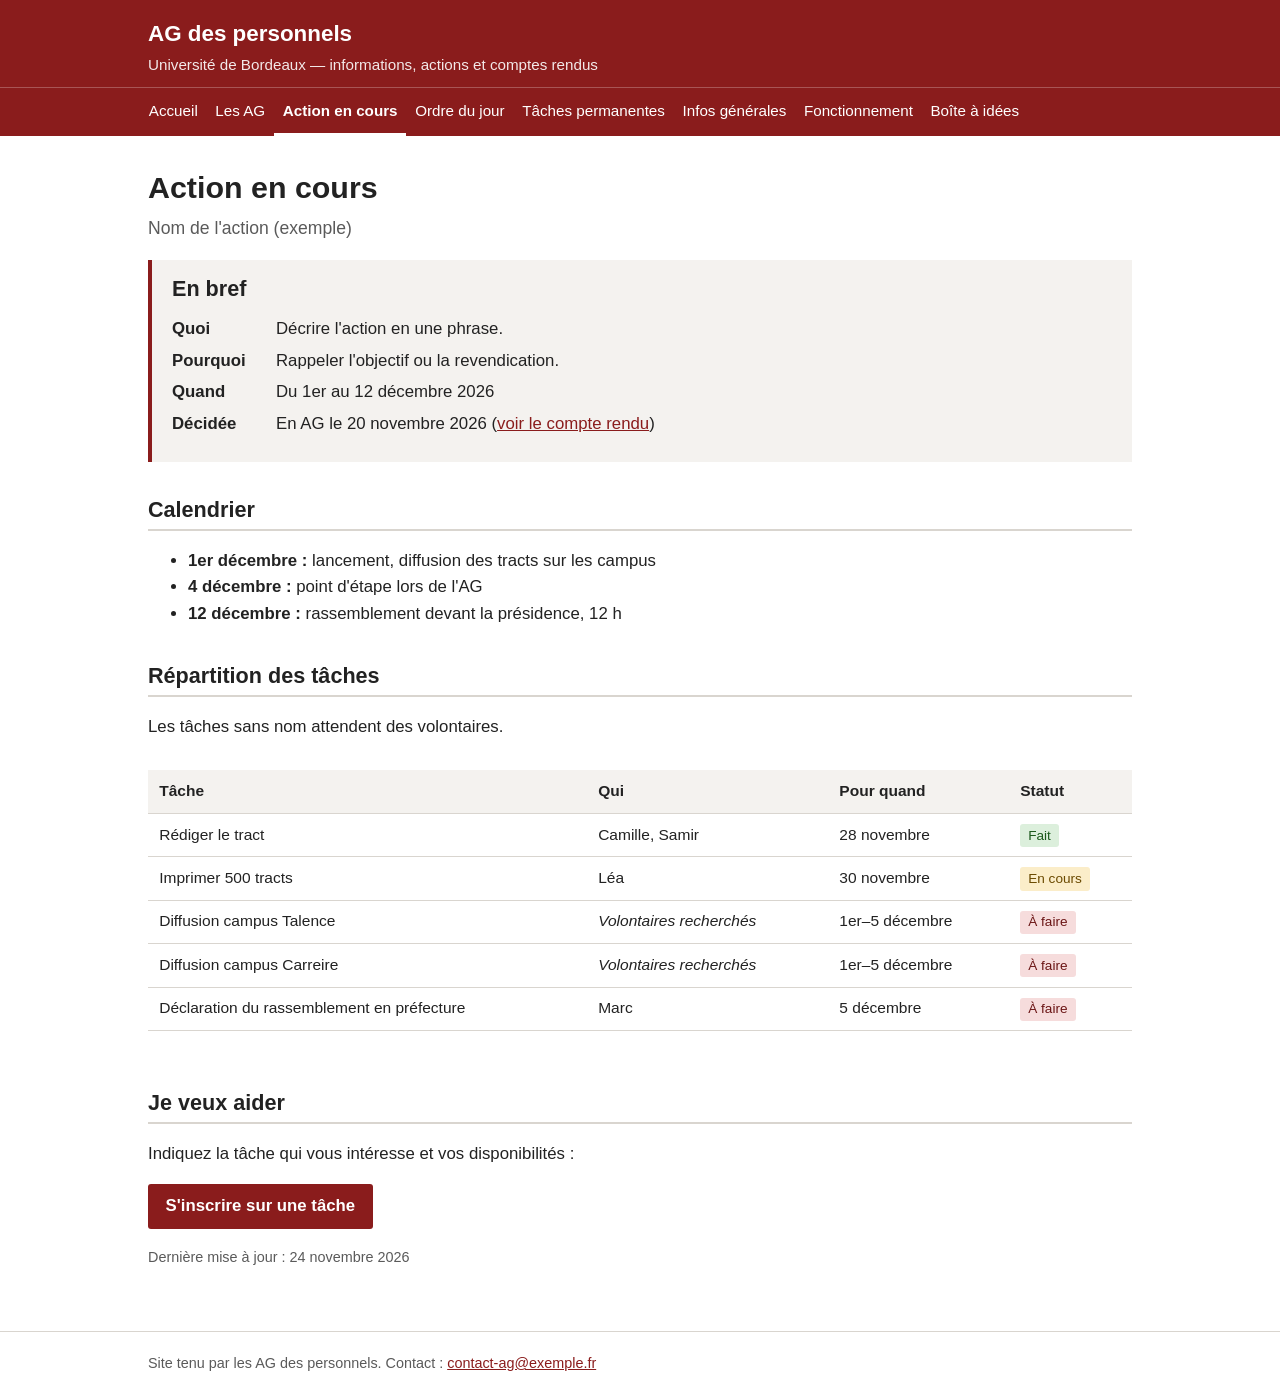
==== action.html @ 6dd849f7 "Add files via upload" ====
<!DOCTYPE html>
<html lang="fr">
<head>
  <meta charset="utf-8">
  <meta name="viewport" content="width=device-width, initial-scale=1">
  <title>Action en cours — AG des personnels</title>
  <link rel="stylesheet" href="style.css">
  <script src="menu.js" defer></script>
</head>
<body>

<!--
  =====================================================================
  PAGE : ACTION DU MOMENT (organisation et répartition des tâches)
  ---------------------------------------------------------------------
  Parties de la page :
    1. Présentation de l'action (quoi, pourquoi, quand)
    2. Calendrier
    3. Tableau de répartition des tâches
    4. Comment s'inscrire

  Pensez à mettre aussi à jour le résumé sur la page d'accueil (index.html).

  LE TABLEAU DES TÂCHES :
    - Chaque ligne du tableau commence par <tr> et finit par </tr>.
    - Chaque case est entre <td> et </td>, dans cet ordre :
        Tâche | Qui | Pour quand | Statut
    - Pour ajouter une tâche : copiez une ligne <tr> ... </tr> entière
      et changez le texte dans les cases.
    - Le statut est une petite étiquette de couleur. Trois versions possibles,
      à copier telles quelles :
        <span class="statut statut-a-faire">À faire</span>      (rouge)
        <span class="statut statut-en-cours">En cours</span>    (jaune)
        <span class="statut statut-fait">Fait</span>            (vert)
  =====================================================================
-->

<main id="contenu">

  <h1>Action en cours</h1>
  <p class="chapeau">Nom de l'action (exemple)</p>

  <!-- ============ 1. PRÉSENTATION ============ -->
  <section class="encadre">
    <h2>En bref</h2>
    <dl class="infos">
      <dt>Quoi</dt>     <dd>Décrire l'action en une phrase.</dd>
      <dt>Pourquoi</dt> <dd>Rappeler l'objectif ou la revendication.</dd>
      <dt>Quand</dt>    <dd>Du 1er au 12 décembre 2026</dd>
      <dt>Décidée</dt>  <dd>En AG le 20 novembre 2026 (<a href="ag.html">voir le compte rendu</a>)</dd>
    </dl>
  </section>

  <!-- ============ 2. CALENDRIER ============
       Une ligne <li> par étape. -->
  <h2>Calendrier</h2>
  <ul>
    <li><strong>1er décembre :</strong> lancement, diffusion des tracts sur les campus</li>
    <li><strong>4 décembre :</strong> point d'étape lors de l'AG</li>
    <li><strong>12 décembre :</strong> rassemblement devant la présidence, 12 h</li>
  </ul>

  <!-- ============ 3. RÉPARTITION DES TÂCHES ============ -->
  <h2>Répartition des tâches</h2>
  <p>
    Les tâches sans nom attendent des volontaires.
  </p>

  <div class="tableau-conteneur">
    <table>
      <!-- Ligne d'en-tête : ne pas modifier sauf pour renommer les colonnes -->
      <thead>
        <tr>
          <th>Tâche</th>
          <th>Qui</th>
          <th>Pour quand</th>
          <th>Statut</th>
        </tr>
      </thead>
      <tbody>
        <!-- ---------- Une tâche = une ligne <tr> ... </tr> ---------- -->
        <tr>
          <td>Rédiger le tract</td>
          <td>Camille, Samir</td>
          <td>28 novembre</td>
          <td><span class="statut statut-fait">Fait</span></td>
        </tr>
        <tr>
          <td>Imprimer 500 tracts</td>
          <td>Léa</td>
          <td>30 novembre</td>
          <td><span class="statut statut-en-cours">En cours</span></td>
        </tr>
        <tr>
          <td>Diffusion campus Talence</td>
          <td><em>Volontaires recherchés</em></td>
          <td>1er–5 décembre</td>
          <td><span class="statut statut-a-faire">À faire</span></td>
        </tr>
        <tr>
          <td>Diffusion campus Carreire</td>
          <td><em>Volontaires recherchés</em></td>
          <td>1er–5 décembre</td>
          <td><span class="statut statut-a-faire">À faire</span></td>
        </tr>
        <tr>
          <td>Déclaration du rassemblement en préfecture</td>
          <td>Marc</td>
          <td>5 décembre</td>
          <td><span class="statut statut-a-faire">À faire</span></td>
        </tr>
      </tbody>
    </table>
  </div>

  <!-- ============ 4. S'INSCRIRE ============
       Remplacez l'adresse du lien par celle de votre outil d'inscription
       (formulaire en ligne, tableau partagé, adresse e-mail...). -->
  <h2>Je veux aider</h2>
  <p>
    Indiquez la tâche qui vous intéresse et vos disponibilités :
  </p>
  <p>
    <a class="bouton" href="https://exemple.fr/formulaire-inscription">S'inscrire sur une tâche</a>
  </p>

  <p class="mise-a-jour">Dernière mise à jour : 24 novembre 2026</p>

</main>

</body>
</html>
---- style.css ----
/* =====================================================================
   FEUILLE DE STYLE DU SITE (apparence : couleurs, polices, marges)
   ---------------------------------------------------------------------
   Ce fichier est partagé par TOUTES les pages.
   En général, vous n'avez pas besoin d'y toucher.

   Pour changer les couleurs du site, modifiez seulement les valeurs
   juste en dessous (les lignes qui commencent par --).
   Une couleur s'écrit sous la forme #RRVVBB (ex. #8a1c1c = rouge foncé).
   ===================================================================== */

:root {
  --couleur-principale: #8a1c1c;   /* bandeau du haut, titres, liens */
  --couleur-principale-fonce: #5e1212; /* survol des liens du menu */
  --couleur-texte: #222222;        /* texte normal */
  --couleur-texte-discret: #5a5a5a;/* dates, petites mentions */
  --couleur-fond: #ffffff;         /* fond des pages */
  --couleur-fond-encadre: #f4f2ef; /* fond des encadrés gris clair */
  --couleur-bordure: #d9d5cf;      /* traits de séparation, tableaux */
  --largeur-max: 64rem;            /* largeur maximale du texte */
}

/* ---------- Réglages de base ---------- */

* { box-sizing: border-box; }

body {
  margin: 0;
  font-family: -apple-system, "Segoe UI", Roboto, "Helvetica Neue", Arial, sans-serif;
  font-size: 1.05rem;
  line-height: 1.6;
  color: var(--couleur-texte);
  background: var(--couleur-fond);
}

a { color: var(--couleur-principale); }
a:hover { color: var(--couleur-principale-fonce); }

h1, h2, h3 { line-height: 1.25; }
h1 { font-size: 1.9rem; margin: 0 0 0.5rem; }
h2 {
  font-size: 1.35rem;
  margin: 2.2rem 0 0.8rem;
  padding-bottom: 0.3rem;
  border-bottom: 2px solid var(--couleur-bordure);
}
h3 { font-size: 1.1rem; margin: 1.5rem 0 0.4rem; }

/* Lien "Aller au contenu" pour la navigation au clavier (invisible sinon) */
.lien-evitement {
  position: absolute;
  left: -999px;
}
.lien-evitement:focus {
  left: 1rem; top: 1rem;
  background: #fff; padding: 0.5rem; z-index: 10;
}

/* ---------- Bandeau du haut (nom du site) ---------- */

.entete {
  background: var(--couleur-principale);
  color: #fff;
}
.entete-interieur {
  max-width: var(--largeur-max);
  margin: 0 auto;
  padding: 1rem 1.25rem 0.6rem;
}
.nom-site {
  font-size: 1.4rem;
  font-weight: bold;
  color: #fff;
  text-decoration: none;
}
.nom-site:hover { color: #fff; text-decoration: underline; }
.sous-titre-site {
  margin: 0.1rem 0 0;
  font-size: 0.95rem;
  opacity: 0.9;
}

/* ---------- Barre de navigation horizontale ---------- */

.menu {
  background: var(--couleur-principale);
  border-top: 1px solid rgba(255, 255, 255, 0.25);
}
.menu ul {
  list-style: none;
  margin: 0 auto;
  padding: 0 0.75rem;
  max-width: var(--largeur-max);
  display: flex;
  flex-wrap: wrap;          /* sur petit écran, le menu passe sur plusieurs lignes */
}
.menu a {
  display: block;
  padding: 0.65rem 0.55rem;
  color: #fff;
  text-decoration: none;
  font-size: 0.95rem;
  border-bottom: 3px solid transparent;
}
.menu a:hover { background: var(--couleur-principale-fonce); }
.menu a.page-active {
  border-bottom-color: #fff;
  font-weight: bold;
}

/* ---------- Contenu principal ---------- */

main {
  max-width: var(--largeur-max);
  margin: 0 auto;
  padding: 2rem 1.25rem 3rem;
}

.chapeau {               /* phrase d'introduction en haut d'une page */
  font-size: 1.1rem;
  color: var(--couleur-texte-discret);
  margin-top: 0;
}

.mise-a-jour {           /* "Dernière mise à jour : ..." */
  font-size: 0.9rem;
  color: var(--couleur-texte-discret);
}

/* Encadré gris (utilisé pour la prochaine AG, les actions, etc.) */
.encadre {
  background: var(--couleur-fond-encadre);
  border-left: 4px solid var(--couleur-principale);
  padding: 1rem 1.25rem;
  margin: 1rem 0 1.5rem;
}
.encadre h2, .encadre h3 { margin-top: 0; border: none; padding: 0; }
.encadre p:last-child { margin-bottom: 0; }

/* Deux colonnes côte à côte sur grand écran (page d'accueil) */
.deux-colonnes {
  display: grid;
  grid-template-columns: 1fr 1fr;
  gap: 1.5rem;
}
@media (max-width: 45rem) {
  .deux-colonnes { grid-template-columns: 1fr; }
}

/* Liste "Quand / Où / ..." */
dl.infos { margin: 0.5rem 0; }
dl.infos dt { font-weight: bold; float: left; width: 6.5rem; clear: left; }
dl.infos dd { margin: 0 0 0.3rem 6.5rem; }

/* Bouton (lien mis en forme comme un bouton) */
.bouton {
  display: inline-block;
  background: var(--couleur-principale);
  color: #fff;
  padding: 0.55rem 1.1rem;
  text-decoration: none;
  border-radius: 3px;
  font-weight: bold;
}
.bouton:hover { background: var(--couleur-principale-fonce); color: #fff; }

/* ---------- Tableaux ---------- */

.tableau-conteneur { overflow-x: auto; }   /* permet de faire défiler un tableau large sur téléphone */

table {
  width: 100%;
  border-collapse: collapse;
  margin: 0.8rem 0 1.5rem;
  font-size: 0.97rem;
}
th, td {
  text-align: left;
  vertical-align: top;
  padding: 0.55rem 0.7rem;
  border-bottom: 1px solid var(--couleur-bordure);
}
th {
  background: var(--couleur-fond-encadre);
  font-weight: bold;
}

/* Étiquettes de statut dans les tableaux (À faire / En cours / Fait) */
.statut {
  display: inline-block;
  padding: 0.05rem 0.5rem;
  font-size: 0.85rem;
  border-radius: 3px;
  white-space: nowrap;
}
.statut-a-faire  { background: #f6dcdc; color: #6b1515; }
.statut-en-cours { background: #fbedc9; color: #6b4a00; }
.statut-fait     { background: #dcefdc; color: #1c5a1c; }

/* Résultat de vote */
.adopte  { color: #1c5a1c; font-weight: bold; }
.rejete  { color: #6b1515; font-weight: bold; }

/* Bloc dépliable (comptes rendus, etc.) */
details {
  border: 1px solid var(--couleur-bordure);
  padding: 0.6rem 1rem;
  margin: 0.6rem 0;
}
details summary { cursor: pointer; font-weight: bold; }
details[open] summary { margin-bottom: 0.5rem; }

/* ---------- Pied de page ---------- */

.pied {
  border-top: 1px solid var(--couleur-bordure);
  color: var(--couleur-texte-discret);
  font-size: 0.9rem;
}
.pied-interieur {
  max-width: var(--largeur-max);
  margin: 0 auto;
  padding: 1.25rem;
}
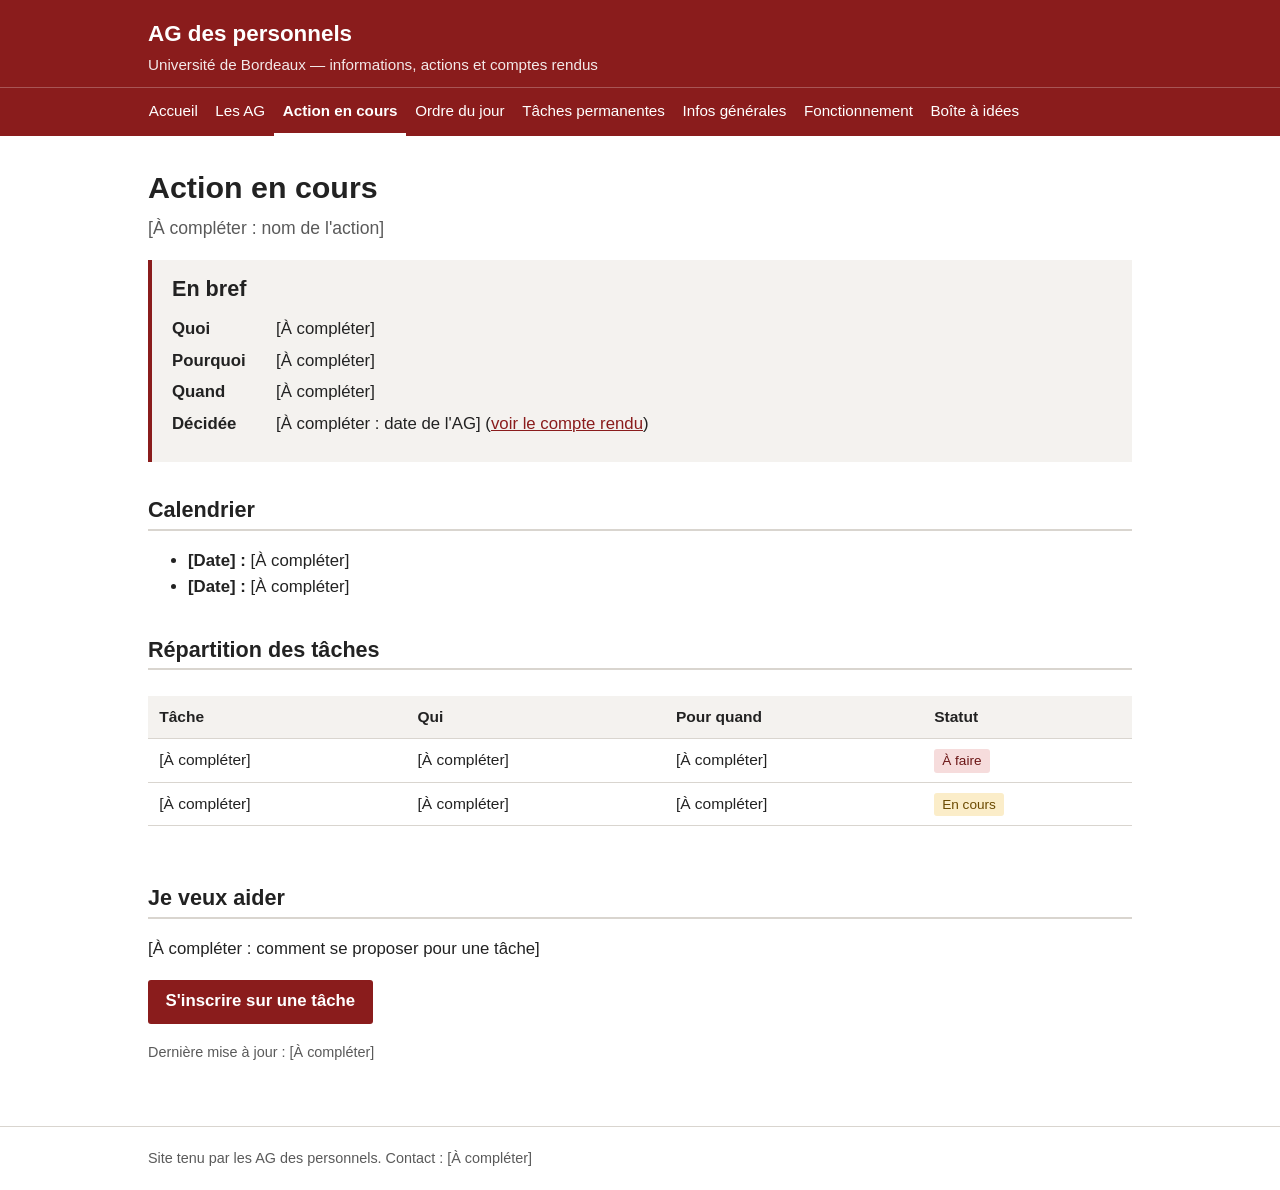
==== commit 9a1a6850: "Add files via upload" ====
--- a/action.html
+++ b/action.html
@@ -38,16 +38,16 @@
 <main id="contenu">
 
   <h1>Action en cours</h1>
-  <p class="chapeau">Nom de l'action (exemple)</p>
+  <p class="chapeau">[À compléter : nom de l'action]</p>
 
   <!-- ============ 1. PRÉSENTATION ============ -->
   <section class="encadre">
     <h2>En bref</h2>
     <dl class="infos">
-      <dt>Quoi</dt>     <dd>Décrire l'action en une phrase.</dd>
-      <dt>Pourquoi</dt> <dd>Rappeler l'objectif ou la revendication.</dd>
-      <dt>Quand</dt>    <dd>Du 1er au 12 décembre 2026</dd>
-      <dt>Décidée</dt>  <dd>En AG le 20 novembre 2026 (<a href="ag.html">voir le compte rendu</a>)</dd>
+      <dt>Quoi</dt>     <dd>[À compléter]</dd>
+      <dt>Pourquoi</dt> <dd>[À compléter]</dd>
+      <dt>Quand</dt>    <dd>[À compléter]</dd>
+      <dt>Décidée</dt>  <dd>[À compléter : date de l'AG] (<a href="ag.html">voir le compte rendu</a>)</dd>
     </dl>
   </section>
 
@@ -55,16 +55,12 @@
        Une ligne <li> par étape. -->
   <h2>Calendrier</h2>
   <ul>
-    <li><strong>1er décembre :</strong> lancement, diffusion des tracts sur les campus</li>
-    <li><strong>4 décembre :</strong> point d'étape lors de l'AG</li>
-    <li><strong>12 décembre :</strong> rassemblement devant la présidence, 12 h</li>
+    <li><strong>[Date] :</strong> [À compléter]</li>
+    <li><strong>[Date] :</strong> [À compléter]</li>
   </ul>
 
   <!-- ============ 3. RÉPARTITION DES TÂCHES ============ -->
   <h2>Répartition des tâches</h2>
-  <p>
-    Les tâches sans nom attendent des volontaires.
-  </p>
 
   <div class="tableau-conteneur">
     <table>
@@ -80,34 +76,16 @@
       <tbody>
         <!-- ---------- Une tâche = une ligne <tr> ... </tr> ---------- -->
         <tr>
-          <td>Rédiger le tract</td>
-          <td>Camille, Samir</td>
-          <td>28 novembre</td>
-          <td><span class="statut statut-fait">Fait</span></td>
-        </tr>
-        <tr>
-          <td>Imprimer 500 tracts</td>
-          <td>Léa</td>
-          <td>30 novembre</td>
-          <td><span class="statut statut-en-cours">En cours</span></td>
-        </tr>
-        <tr>
-          <td>Diffusion campus Talence</td>
-          <td><em>Volontaires recherchés</em></td>
-          <td>1er–5 décembre</td>
+          <td>[À compléter]</td>
+          <td>[À compléter]</td>
+          <td>[À compléter]</td>
           <td><span class="statut statut-a-faire">À faire</span></td>
         </tr>
         <tr>
-          <td>Diffusion campus Carreire</td>
-          <td><em>Volontaires recherchés</em></td>
-          <td>1er–5 décembre</td>
-          <td><span class="statut statut-a-faire">À faire</span></td>
-        </tr>
-        <tr>
-          <td>Déclaration du rassemblement en préfecture</td>
-          <td>Marc</td>
-          <td>5 décembre</td>
-          <td><span class="statut statut-a-faire">À faire</span></td>
+          <td>[À compléter]</td>
+          <td>[À compléter]</td>
+          <td>[À compléter]</td>
+          <td><span class="statut statut-en-cours">En cours</span></td>
         </tr>
       </tbody>
     </table>
@@ -117,14 +95,10 @@
        Remplacez l'adresse du lien par celle de votre outil d'inscription
        (formulaire en ligne, tableau partagé, adresse e-mail...). -->
   <h2>Je veux aider</h2>
-  <p>
-    Indiquez la tâche qui vous intéresse et vos disponibilités :
-  </p>
-  <p>
-    <a class="bouton" href="https://exemple.fr/formulaire-inscription">S'inscrire sur une tâche</a>
-  </p>
+  <p>[À compléter : comment se proposer pour une tâche]</p>
+  <p><a class="bouton" href="https://exemple.fr/formulaire-inscription">S'inscrire sur une tâche</a></p>
 
-  <p class="mise-a-jour">Dernière mise à jour : 24 novembre 2026</p>
+  <p class="mise-a-jour">Dernière mise à jour : [À compléter]</p>
 
 </main>
 
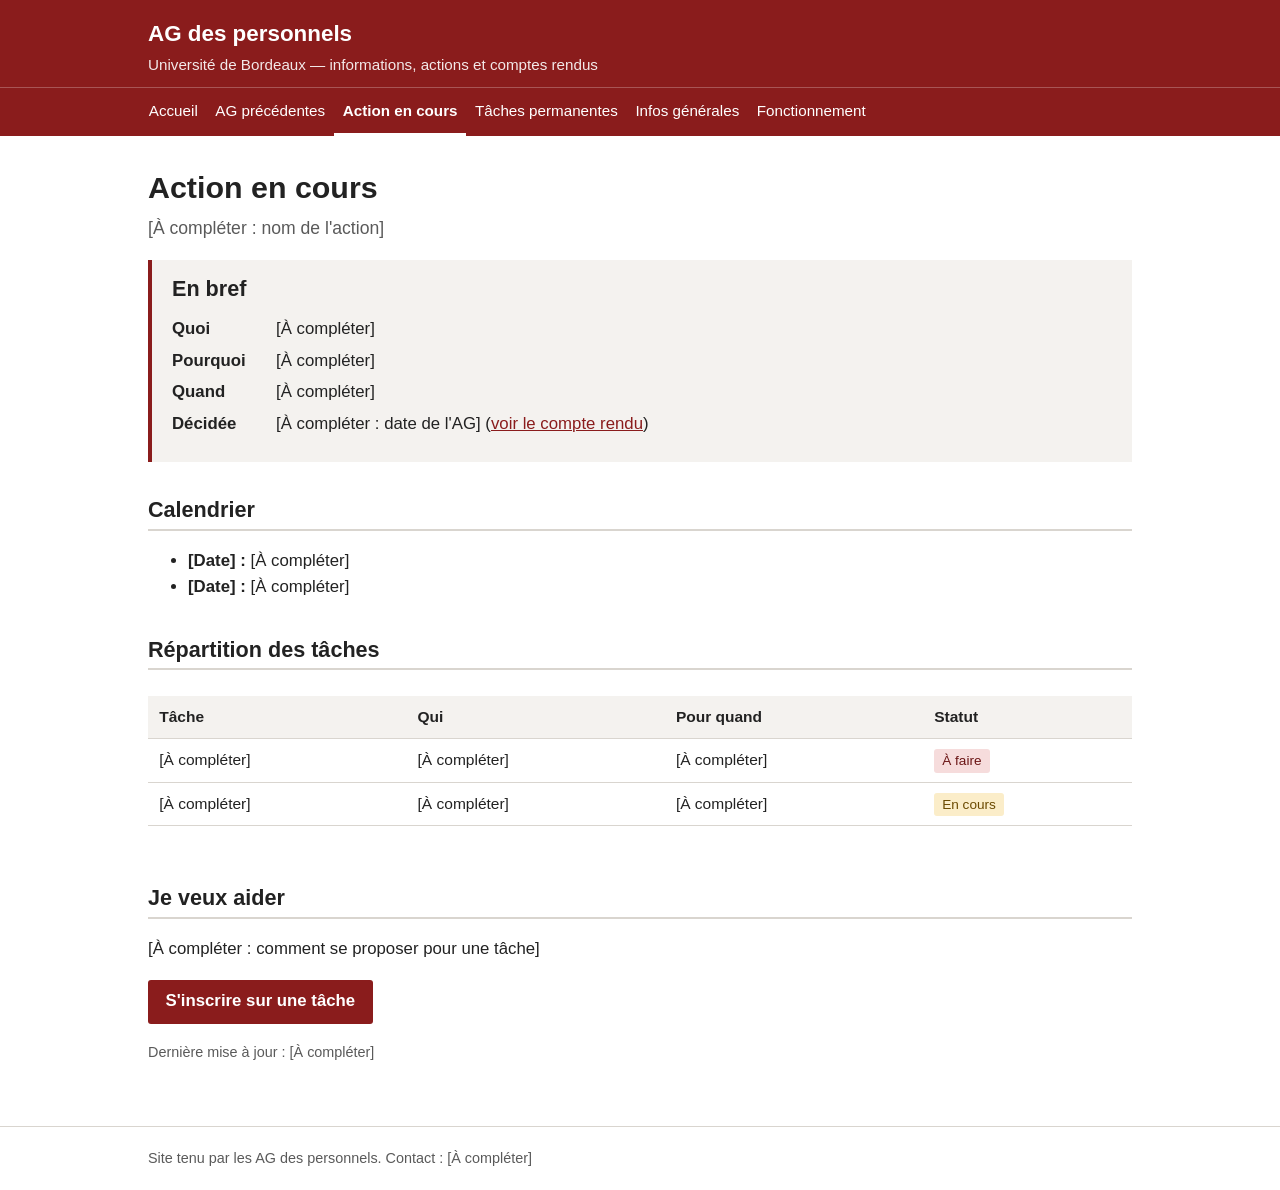
==== commit 6e264e3a: "Add files via upload" ====
--- a/action.html
+++ b/action.html
@@ -47,7 +47,7 @@
       <dt>Quoi</dt>     <dd>[À compléter]</dd>
       <dt>Pourquoi</dt> <dd>[À compléter]</dd>
       <dt>Quand</dt>    <dd>[À compléter]</dd>
-      <dt>Décidée</dt>  <dd>[À compléter : date de l'AG] (<a href="ag.html">voir le compte rendu</a>)</dd>
+      <dt>Décidée</dt>  <dd>[À compléter : date de l'AG] (<a href="ag-precedentes.html">voir le compte rendu</a>)</dd>
     </dl>
   </section>
 
--- a/style.css
+++ b/style.css
@@ -210,6 +210,13 @@
 details summary { cursor: pointer; font-weight: bold; }
 details[open] summary { margin-bottom: 0.5rem; }
 
+/* Images (affiche, etc.) : ne dépassent jamais la largeur de la page */
+img {
+  max-width: 100%;
+  height: auto;
+  border: 1px solid var(--couleur-bordure);
+}
+
 /* ---------- Pied de page ---------- */
 
 .pied {
